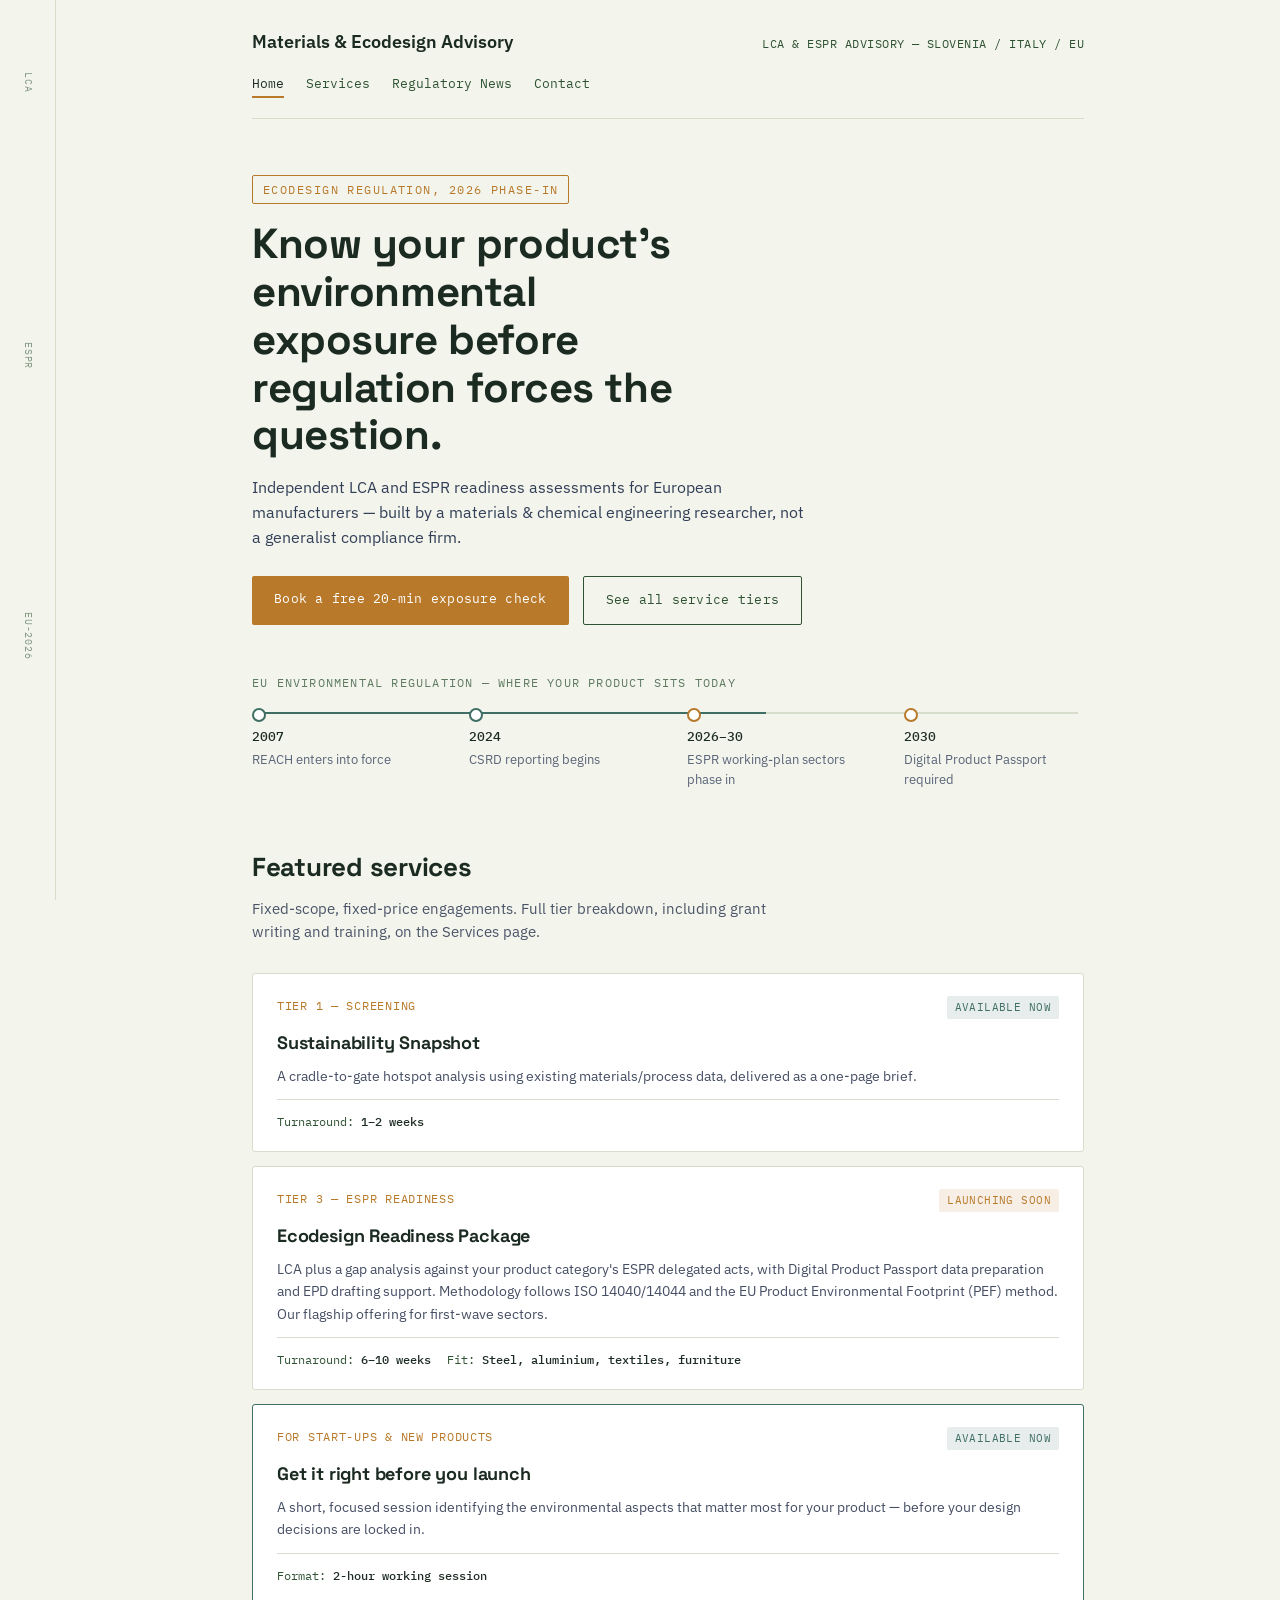
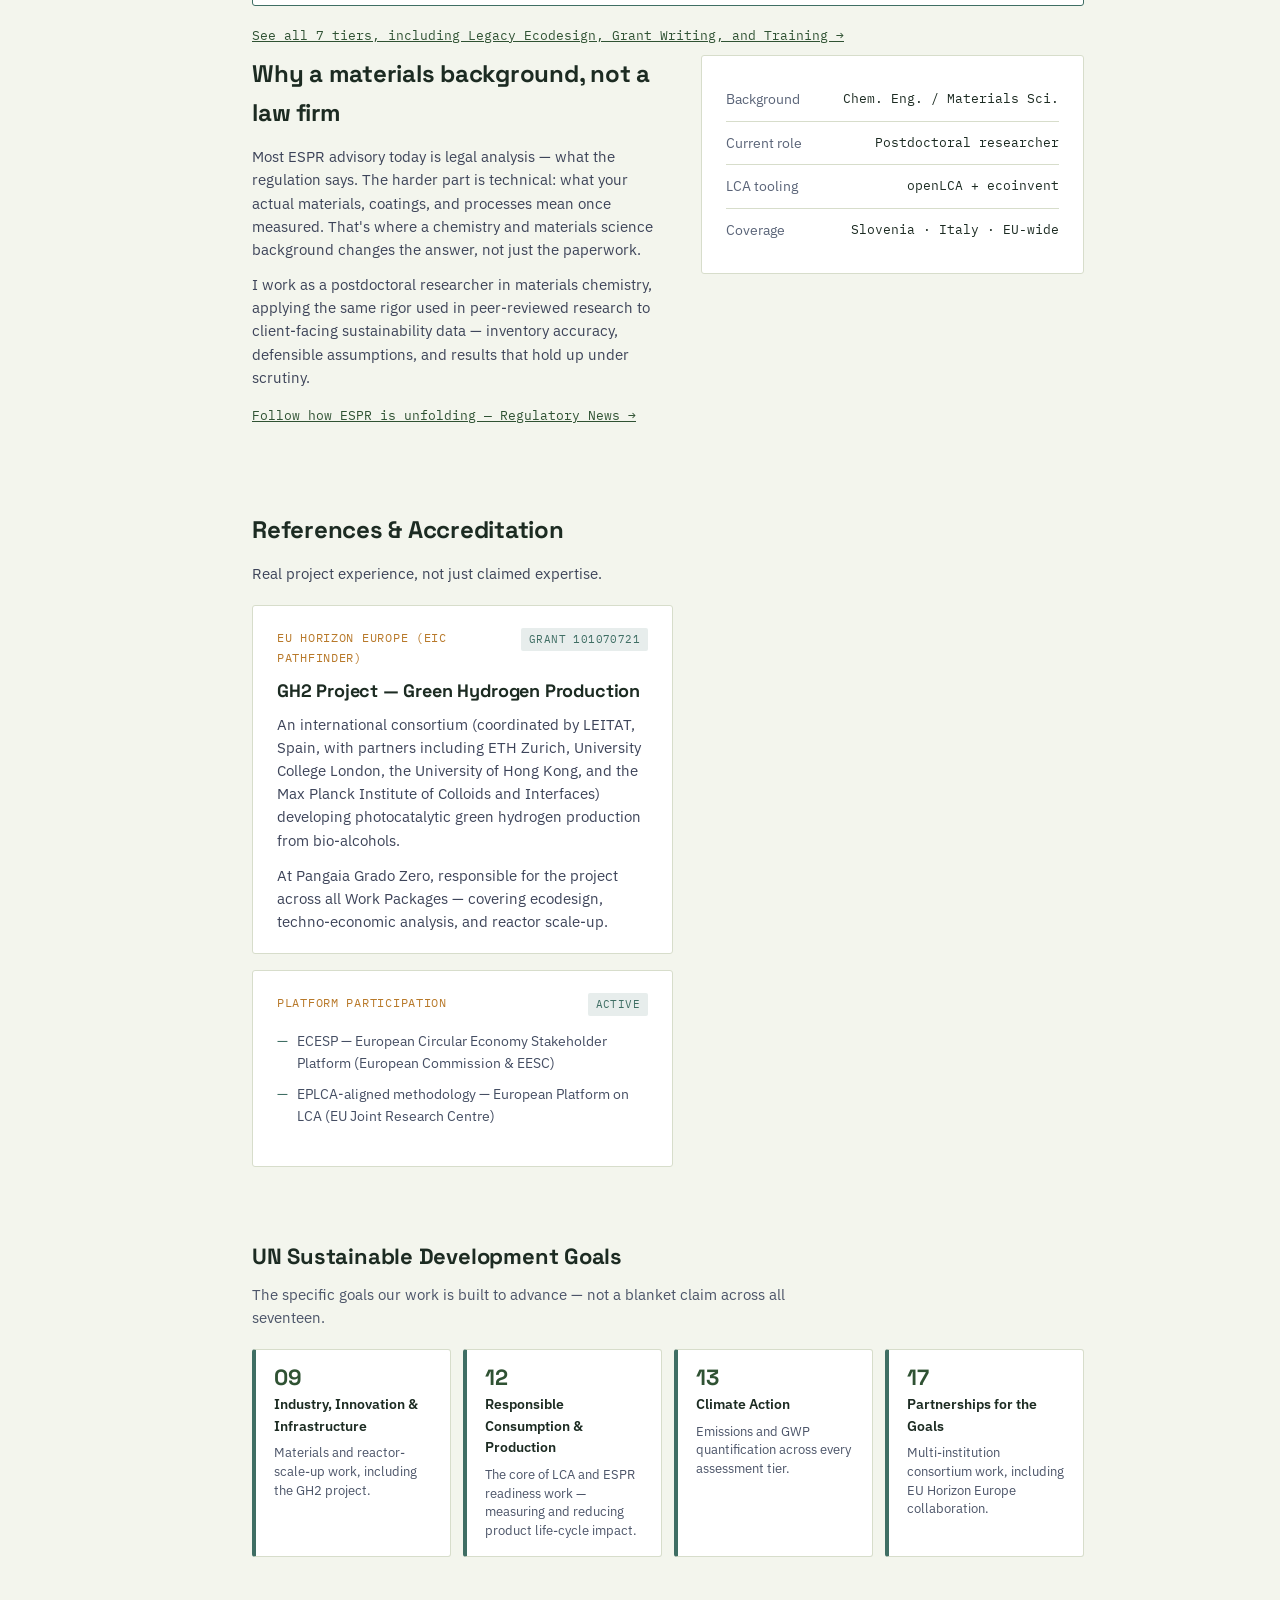
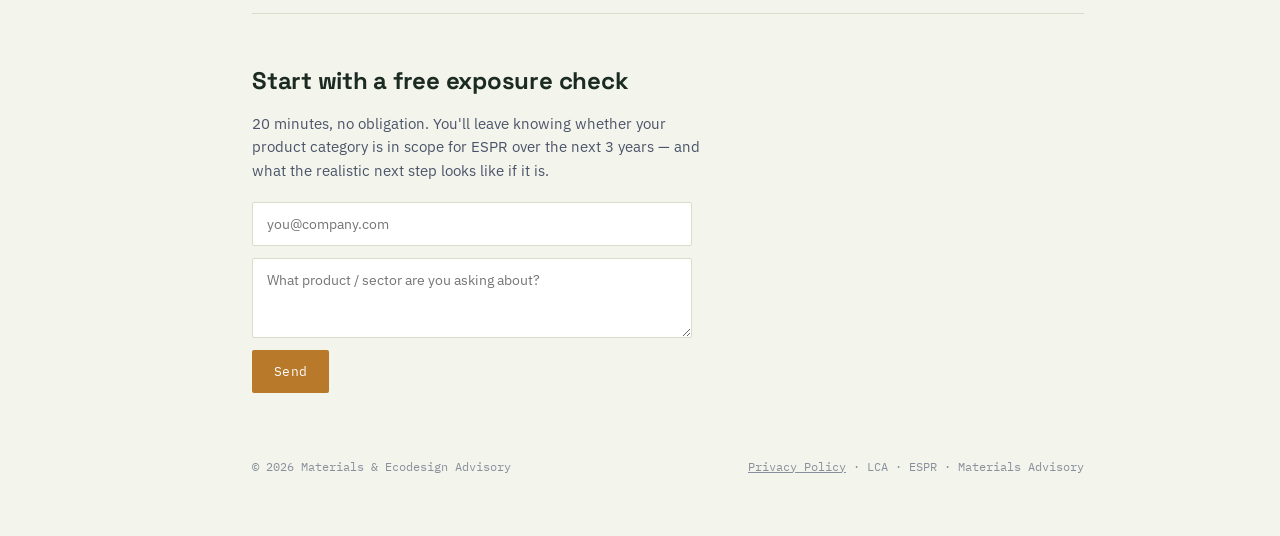
==== index.html @ 186d3c64 "Add files via upload" ====
<!DOCTYPE html>
<html lang="en">
<head>
<meta charset="UTF-8">
<meta name="viewport" content="width=device-width, initial-scale=1.0">
<!-- BUSINESS NAME PLACEHOLDER: swap once the real name is chosen -->
<title>Materials & Ecodesign Advisory — LCA & ESPR Readiness</title>
<link rel="stylesheet" href="style.css">
</head>
<body>
  <nav class="ruler" aria-hidden="true"><div class="ruler-ticks"><span class="ruler-tick" style="top:8%;">LCA</span><span class="ruler-tick" style="top:38%;">ESPR</span><span class="ruler-tick" style="top:68%;">EU-2026</span></div></nav>
  <div class="wrap">
    <header class="top">
      <div class="brand">
        <!-- BUSINESS NAME PLACEHOLDER -->
        <div class="brand-name">Materials &amp; Ecodesign Advisory</div>
        <div class="brand-tag mono">LCA &amp; ESPR ADVISORY — SLOVENIA / ITALY / EU</div>
      </div>
      <nav class="mainnav">
        <a href="index.html" class="active">Home</a>
        <a href="services.html">Services</a>
        <a href="news.html">Regulatory News</a>
        <a href="#contact">Contact</a>
      </nav>
    </header>

    <section class="hero">
      <span class="hero-eyebrow">Ecodesign Regulation, 2026 phase-in</span>
      <h1>Know your product's environmental exposure before regulation forces the question.</h1>
      <p class="lede">Independent LCA and ESPR readiness assessments for European manufacturers — built by a materials &amp; chemical engineering researcher, not a generalist compliance firm.</p>
      <div class="cta-row">
        <a class="btn btn-primary" href="#contact">Book a free 20-min exposure check</a>
        <a class="btn btn-ghost" href="services.html">See all service tiers</a>
      </div>
    </section>

    <section class="timeline-section" aria-label="EU environmental regulation timeline">
      <div class="timeline-label">EU environmental regulation — where your product sits today</div>
      <div class="timeline">
        <div class="timeline-track"><div class="timeline-fill"></div></div>
        <div class="timeline-points">
          <div class="tpoint"><div class="t-year">2007</div><div class="t-desc">REACH enters into force</div></div>
          <div class="tpoint"><div class="t-year">2024</div><div class="t-desc">CSRD reporting begins</div></div>
          <div class="tpoint future"><div class="t-year">2026–30</div><div class="t-desc">ESPR working-plan sectors phase in</div></div>
          <div class="tpoint future"><div class="t-year">2030</div><div class="t-desc">Digital Product Passport required</div></div>
        </div>
      </div>
    </section>

    <section class="services" id="services">
      <div class="section-head">
        <h2>Featured services</h2>
        <p>Fixed-scope, fixed-price engagements. Full tier breakdown, including grant writing and training, on the Services page.</p>
      </div>
      <div class="tier-list">

        <div class="tier">
          <div class="tier-top">
            <span class="tier-num mono">TIER 1 — SCREENING</span>
            <span class="status live mono">AVAILABLE NOW</span>
          </div>
          <h3>Sustainability Snapshot</h3>
          <p>A cradle-to-gate hotspot analysis using existing materials/process data, delivered as a one-page brief.</p>
          <div class="tier-meta"><span>Turnaround: <b>1–2 weeks</b></span></div>
        </div>

        <div class="tier">
          <div class="tier-top">
            <span class="tier-num mono">TIER 3 — ESPR READINESS</span>
            <span class="status build mono">LAUNCHING SOON</span>
          </div>
          <h3>Ecodesign Readiness Package</h3>
          <p>LCA plus a gap analysis against your product category's ESPR delegated acts, with Digital Product Passport data preparation and EPD drafting support. Methodology follows ISO 14040/14044 and the EU Product Environmental Footprint (PEF) method. Our flagship offering for first-wave sectors.</p>
          <div class="tier-meta">
            <span>Turnaround: <b>6–10 weeks</b></span>
            <span>Fit: <b>Steel, aluminium, textiles, furniture</b></span>
          </div>
        </div>

        <div class="tier" style="border-color:var(--teal);">
          <div class="tier-top">
            <span class="tier-num mono">FOR START-UPS &amp; NEW PRODUCTS</span>
            <span class="status live mono">AVAILABLE NOW</span>
          </div>
          <h3>Get it right before you launch</h3>
          <p>A short, focused session identifying the environmental aspects that matter most for your product — before your design decisions are locked in.</p>
          <div class="tier-meta"><span>Format: <b>2-hour working session</b></span></div>
        </div>

      </div>
      <p style="margin-top:16px;"><a href="services.html" class="mono" style="color:var(--blue); font-size:13px; text-decoration:underline;">See all 7 tiers, including Legacy Ecodesign, Grant Writing, and Training →</a></p>
    </section>

    <section class="approach">
      <div>
        <h2>Why a materials background, not a law firm</h2>
        <p>Most ESPR advisory today is legal analysis — what the regulation says. The harder part is technical: what your actual materials, coatings, and processes mean once measured. That's where a chemistry and materials science background changes the answer, not just the paperwork.</p>
        <p>I work as a postdoctoral researcher in materials chemistry, applying the same rigor used in peer-reviewed research to client-facing sustainability data — inventory accuracy, defensible assumptions, and results that hold up under scrutiny.</p>
        <p style="margin-top:14px;"><a href="news.html" class="mono" style="color:var(--blue); font-size:13px; text-decoration:underline;">Follow how ESPR is unfolding — Regulatory News &rarr;</a></p>
      </div>
      <ul class="credentials">
        <li><span class="k">Background</span><span class="v mono">Chem. Eng. / Materials Sci.</span></li>
        <li><span class="k">Current role</span><span class="v mono">Postdoctoral researcher</span></li>
        <li><span class="k">LCA tooling</span><span class="v mono">openLCA + ecoinvent</span></li>
        <li><span class="k">Coverage</span><span class="v mono">Slovenia · Italy · EU-wide</span></li>
      </ul>
    </section>

    <section class="approach" style="padding-top:0;">
      <div>
        <h2>References &amp; Accreditation</h2>
        <p style="margin-bottom:20px;">Real project experience, not just claimed expertise.</p>

        <div class="tier" style="margin-bottom:16px;">
          <div class="tier-top">
            <span class="tier-num mono">EU HORIZON EUROPE (EIC PATHFINDER)</span>
            <span class="status live mono">GRANT 101070721</span>
          </div>
          <h3>GH2 Project — Green Hydrogen Production</h3>
          <p>An international consortium (coordinated by LEITAT, Spain, with partners including ETH Zurich, University College London, the University of Hong Kong, and the Max Planck Institute of Colloids and Interfaces) developing photocatalytic green hydrogen production from bio-alcohols.</p>
          <p style="margin-bottom:0;">At Pangaia Grado Zero, responsible for the project across all Work Packages — covering ecodesign, techno-economic analysis, and reactor scale-up.</p>
        </div>

        <div class="tier">
          <div class="tier-top">
            <span class="tier-num mono">PLATFORM PARTICIPATION</span>
            <span class="status live mono">ACTIVE</span>
          </div>
          <ul class="deliverables" style="margin-top:0;">
            <li>ECESP — European Circular Economy Stakeholder Platform (European Commission &amp; EESC)</li>
            <li>EPLCA-aligned methodology — European Platform on LCA (EU Joint Research Centre)</li>
          </ul>
        </div>
      </div>
    </section>

    <section class="services" style="padding-top:0; padding-bottom:56px;">
      <div class="section-head" style="margin-bottom:20px;">
        <h2 style="font-size:22px;">UN Sustainable Development Goals</h2>
        <p>The specific goals our work is built to advance — not a blanket claim across all seventeen.</p>
      </div>
      <div class="sdg-grid">
        <div class="sdg-card">
          <div class="sdg-num">09</div>
          <h4>Industry, Innovation &amp; Infrastructure</h4>
          <p>Materials and reactor-scale-up work, including the GH2 project.</p>
        </div>
        <div class="sdg-card">
          <div class="sdg-num">12</div>
          <h4>Responsible Consumption &amp; Production</h4>
          <p>The core of LCA and ESPR readiness work — measuring and reducing product life-cycle impact.</p>
        </div>
        <div class="sdg-card">
          <div class="sdg-num">13</div>
          <h4>Climate Action</h4>
          <p>Emissions and GWP quantification across every assessment tier.</p>
        </div>
        <div class="sdg-card">
          <div class="sdg-num">17</div>
          <h4>Partnerships for the Goals</h4>
          <p>Multi-institution consortium work, including EU Horizon Europe collaboration.</p>
        </div>
      </div>
    </section>

    <section class="contact" id="contact">
      <h2>Start with a free exposure check</h2>
      <p>20 minutes, no obligation. You'll leave knowing whether your product category is in scope for ESPR over the next 3 years — and what the realistic next step looks like if it is.</p>
      <form action="https://formspree.io/f/YOUR_FORM_ID" method="POST">
        <input type="email" name="email" placeholder="you@company.com" required>
        <textarea name="message" rows="3" placeholder="What product / sector are you asking about?" required></textarea>
        <button type="submit" class="btn btn-primary mono">Send</button>
      </form>
    </section>

    <footer>
      <span>© 2026 Materials &amp; Ecodesign Advisory</span>
      <span class="mono"><a href="privacy.html">Privacy Policy</a> · LCA · ESPR · Materials Advisory</span>
    </footer>
  </div>
</body>
</html>
---- style.css ----
@import url('https://fonts.googleapis.com/css2?family=Space+Grotesk:wght@400;500;600;700&family=IBM+Plex+Mono:wght@400;500&family=IBM+Plex+Sans:wght@400;500;600&display=swap');
:root{--paper:#F3F5ED;--ink:#1C2B22;--blue:#2F5233;--brass:#B8792A;--teal:#3F6E64;--white:#FFFFFF;--line:#D7DDCB;--ruler-w:56px;}
*{box-sizing:border-box;margin:0;padding:0;}
html{scroll-behavior:smooth;}
body{background:var(--paper);color:var(--ink);font-family:'IBM Plex Sans',sans-serif;line-height:1.6;-webkit-font-smoothing:antialiased;}
h1,h2,h3{font-family:'Space Grotesk',sans-serif;letter-spacing:-0.01em;}
.mono{font-family:'IBM Plex Mono',monospace;}
a{color:inherit;}
:focus-visible{outline:2px solid var(--brass);outline-offset:3px;}
.ruler{position:fixed;top:0;left:0;bottom:0;width:var(--ruler-w);border-right:1px solid var(--line);background:var(--paper);z-index:5;display:none;}
.ruler-ticks{position:relative;height:100%;}
.ruler-tick{position:absolute;left:0;right:0;display:flex;align-items:center;justify-content:center;font-family:'IBM Plex Mono',monospace;font-size:10px;color:var(--blue);opacity:0.55;writing-mode:vertical-rl;letter-spacing:0.08em;}
@media(min-width:900px){.ruler{display:block;}body{margin-left:var(--ruler-w);}}
.wrap{max-width:880px;margin:0 auto;padding:0 24px;}
header.top{padding:28px 0 20px;border-bottom:1px solid var(--line);}
.brand{display:flex;justify-content:space-between;align-items:baseline;gap:16px;flex-wrap:wrap;}
.brand-name{font-size:18px;font-weight:600;}
.brand-tag{font-family:'IBM Plex Mono',monospace;font-size:12px;color:var(--blue);letter-spacing:0.04em;}
nav.mainnav{display:flex;gap:22px;margin-top:16px;flex-wrap:wrap;}
nav.mainnav a{font-family:'IBM Plex Mono',monospace;font-size:12.5px;color:var(--blue);text-decoration:none;padding-bottom:3px;border-bottom:2px solid transparent;}
nav.mainnav a:hover,nav.mainnav a.active{border-bottom-color:var(--brass);color:var(--ink);}
.langswitch{display:flex;gap:8px;margin-left:auto;}
.langswitch span{font-family:'IBM Plex Mono',monospace;font-size:11px;color:#a3a8b4;padding:2px 6px;border:1px solid var(--line);border-radius:2px;}
.langswitch span.active{color:var(--ink);border-color:var(--blue);}
.hero{padding:56px 0 40px;}
.hero-eyebrow{font-family:'IBM Plex Mono',monospace;font-size:12px;letter-spacing:0.12em;text-transform:uppercase;color:var(--brass);margin-bottom:16px;display:inline-block;border:1px solid var(--brass);padding:4px 10px;border-radius:2px;}
.hero h1{font-size:clamp(28px,4.4vw,42px);line-height:1.14;max-width:16ch;margin-bottom:16px;}
.hero p.lede{font-size:15.5px;max-width:56ch;color:#333f57;margin-bottom:26px;}
.cta-row{display:flex;gap:14px;flex-wrap:wrap;}
.btn{display:inline-block;padding:13px 22px;font-family:'IBM Plex Mono',monospace;font-size:13px;letter-spacing:0.02em;text-decoration:none;border-radius:2px;transition:transform .15s ease,box-shadow .15s ease;border:none;cursor:pointer;}
.btn-primary{background:var(--brass);color:var(--white);}
.btn-primary:hover{transform:translateY(-1px);box-shadow:0 4px 14px rgba(184,121,42,.35);}
.btn-ghost{border:1px solid var(--blue);color:var(--blue);background:transparent;}
.btn-ghost:hover{background:var(--blue);color:var(--white);}
.timeline-section{padding:8px 0 56px;}
.timeline-label{font-family:'IBM Plex Mono',monospace;font-size:12px;letter-spacing:.1em;text-transform:uppercase;color:var(--blue);opacity:.75;margin-bottom:20px;}
.timeline-track{position:relative;height:2px;background:var(--line);margin:0 6px;}
.timeline-fill{position:absolute;left:0;top:0;height:100%;width:62%;background:var(--teal);}
.timeline-points{display:flex;justify-content:space-between;margin-top:-1px;}
.tpoint{flex:1;text-align:left;padding-top:14px;position:relative;max-width:180px;}
.tpoint::before{content:'';position:absolute;top:-5px;left:0;width:10px;height:10px;border-radius:50%;background:var(--white);border:2px solid var(--teal);}
.tpoint.future::before{border-color:var(--brass);}
.tpoint .t-year{font-family:'IBM Plex Mono',monospace;font-size:13px;font-weight:500;}
.tpoint .t-desc{font-size:13px;color:#5a6478;margin-top:2px;}
.section-head{margin-bottom:30px;}
.section-head h2{font-size:26px;margin-bottom:8px;}
.section-head p{color:#4b5468;max-width:60ch;font-size:14.5px;}
.tier-list{display:grid;gap:14px;}
.tier{background:var(--white);border:1px solid var(--line);border-radius:3px;padding:22px 24px 20px;}
.tier.pending{opacity:.72;}
.tier-top{display:flex;justify-content:space-between;align-items:flex-start;gap:12px;margin-bottom:10px;}
.tier-num{font-family:'IBM Plex Mono',monospace;font-size:12px;color:var(--brass);letter-spacing:.06em;}
.status{font-family:'IBM Plex Mono',monospace;font-size:10.5px;letter-spacing:.04em;padding:3px 8px;border-radius:2px;white-space:nowrap;}
.status.live{background:rgba(63,110,100,.12);color:var(--teal);}
.status.build{background:rgba(184,121,42,.12);color:var(--brass);}
.status.later{background:rgba(47,82,51,.12);color:var(--blue);}
.tier h3{font-size:18px;margin-bottom:7px;}
.tier p{font-size:14px;color:#454e63;margin-bottom:12px;}
.tier ul.deliverables{margin:10px 0 14px 0;padding-left:0;}
.tier ul.deliverables li{list-style:none;font-size:13.5px;color:#454e63;padding:5px 0 5px 20px;position:relative;}
.tier ul.deliverables li::before{content:'—';position:absolute;left:0;color:var(--teal);}
.tier-meta{display:flex;gap:16px;flex-wrap:wrap;font-family:'IBM Plex Mono',monospace;font-size:12px;color:var(--blue);border-top:1px solid var(--line);padding-top:12px;}
.tier-meta span b{color:var(--ink);font-weight:500;}
.news-list{display:grid;gap:2px;}
.news-item{background:var(--white);border:1px solid var(--line);border-radius:3px;padding:20px 24px;display:grid;grid-template-columns:90px 1fr;gap:18px;}
@media(max-width:560px){.news-item{grid-template-columns:1fr;gap:6px;}}
.news-date{font-family:'IBM Plex Mono',monospace;font-size:12px;color:var(--blue);}
.news-tag{display:inline-block;font-family:'IBM Plex Mono',monospace;font-size:10px;letter-spacing:.05em;text-transform:uppercase;background:rgba(184,121,42,.12);color:var(--brass);padding:2px 7px;border-radius:2px;margin-bottom:8px;}
.news-item h3{font-size:16px;margin-bottom:6px;}
.news-item p{font-size:13.5px;color:#454e63;}
.approach{padding:8px 0 72px;display:grid;grid-template-columns:1fr;gap:28px;}
@media(min-width:640px){.approach{grid-template-columns:1.1fr 1fr;}}
.approach h2{font-size:24px;margin-bottom:13px;}
.approach p{font-size:14.5px;color:#3d4459;margin-bottom:12px;}
.credentials{background:var(--white);border:1px solid var(--line);border-radius:3px;padding:22px 24px;align-self:start;}
.credentials li{list-style:none;font-size:14px;padding:10px 0;border-bottom:1px solid var(--line);display:flex;justify-content:space-between;gap:12px;}
.credentials li:last-child{border-bottom:none;}
.credentials .k{color:#5a6478;}
.credentials .v{font-family:'IBM Plex Mono',monospace;font-size:12.5px;text-align:right;}
.contact{padding:48px 0 40px;border-top:1px solid var(--line);}
.contact h2{font-size:24px;margin-bottom:12px;}
.contact p{color:#4b5468;font-size:14.5px;margin-bottom:20px;max-width:52ch;}
input,textarea{width:100%;border:1px solid var(--line);border-radius:2px;padding:12px 14px;font-family:'IBM Plex Sans',sans-serif;font-size:14px;background:var(--white);max-width:440px;display:block;margin-bottom:12px;}
input:focus,textarea:focus{outline:none;border-color:var(--blue);}
footer{padding:24px 0 60px;font-family:'IBM Plex Mono',monospace;font-size:12px;color:#8a8f9c;display:flex;justify-content:space-between;flex-wrap:wrap;gap:8px;}
.pagehead{padding:48px 0 8px;}
.pagehead h1{font-size:clamp(26px,4vw,36px);margin-bottom:10px;}
.pagehead p{color:#4b5468;font-size:15px;max-width:60ch;}
@media(prefers-reduced-motion:reduce){*{transition:none!important;}}

.sdg-grid{display:grid;grid-template-columns:repeat(auto-fit,minmax(180px,1fr));gap:12px;}
.sdg-card{background:var(--white);border:1px solid var(--line);border-left:4px solid var(--teal);border-radius:3px;padding:16px 18px;}
.sdg-num{font-family:'Space Grotesk',sans-serif;font-weight:700;font-size:22px;color:var(--blue);line-height:1;margin-bottom:6px;}
.sdg-card h4{font-size:13.5px;font-weight:600;margin-bottom:6px;}
.sdg-card p{font-size:12.5px;color:#4b5468;line-height:1.5;}
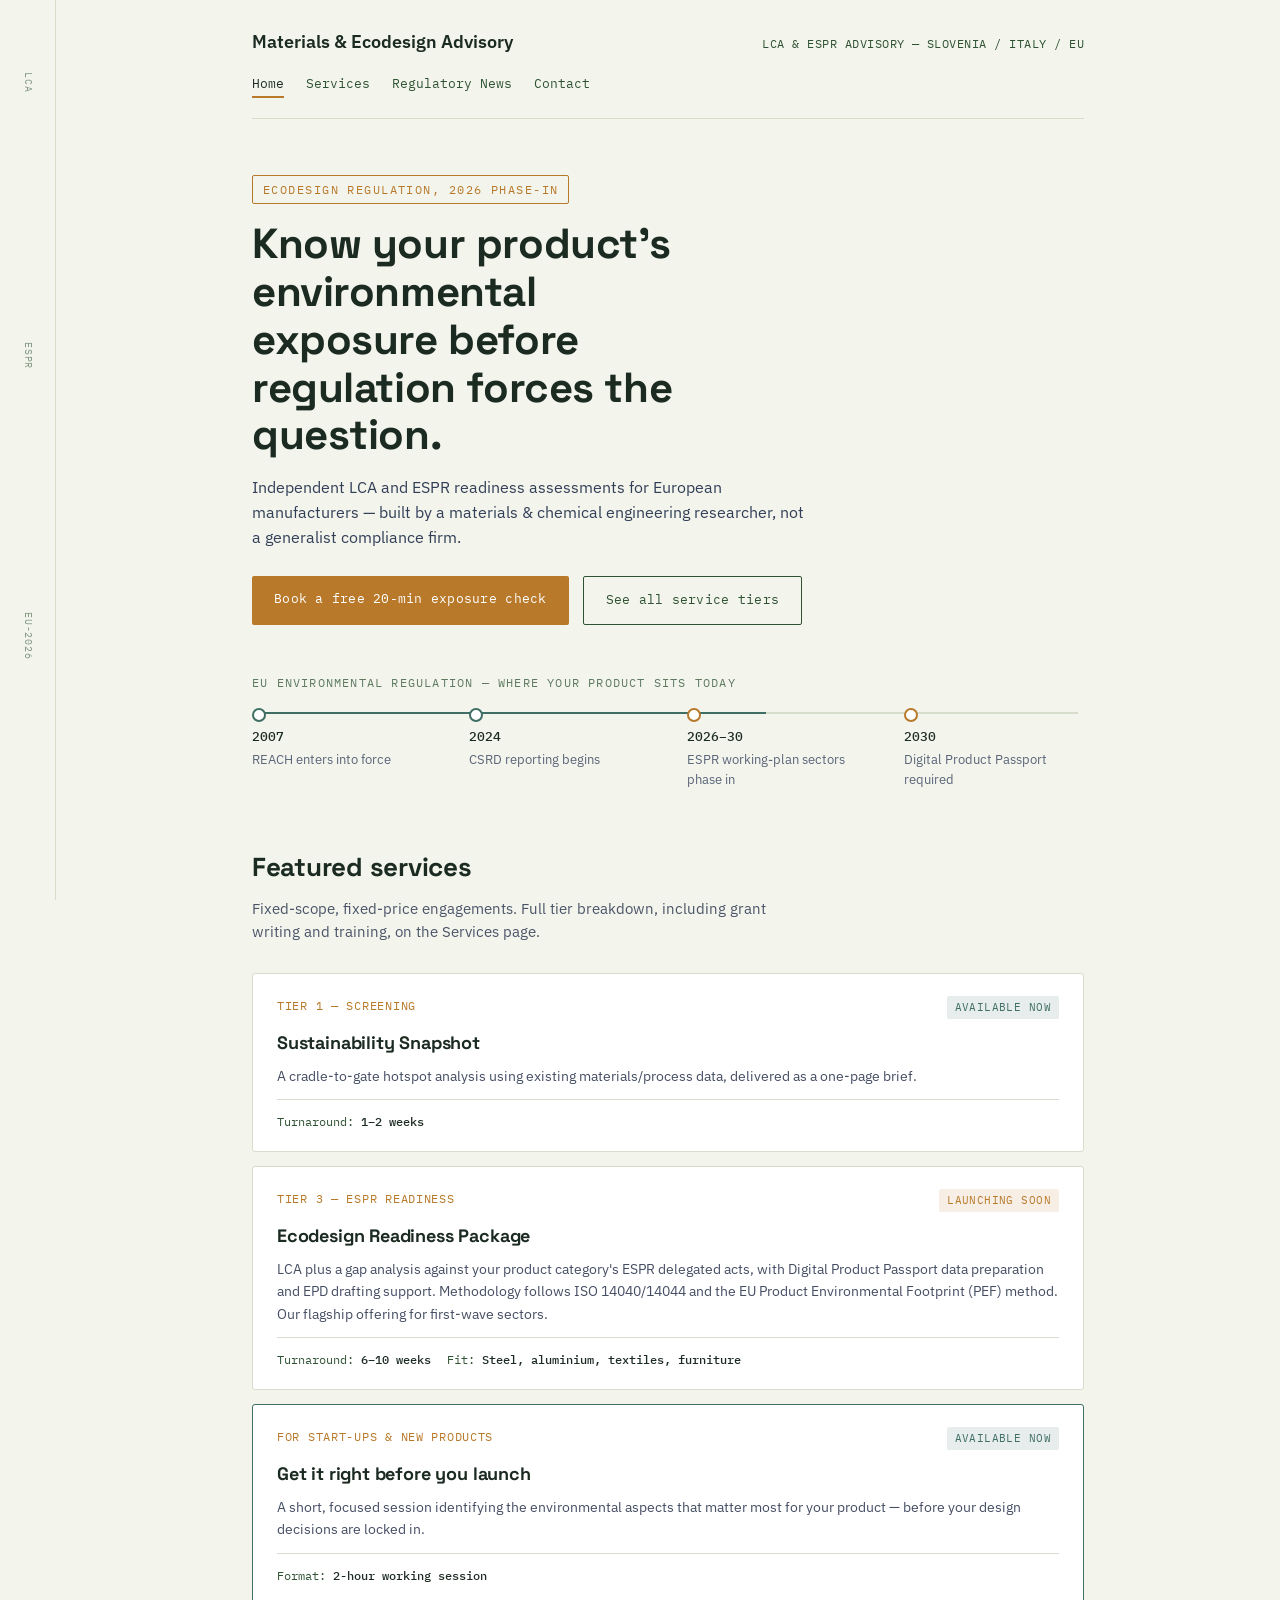
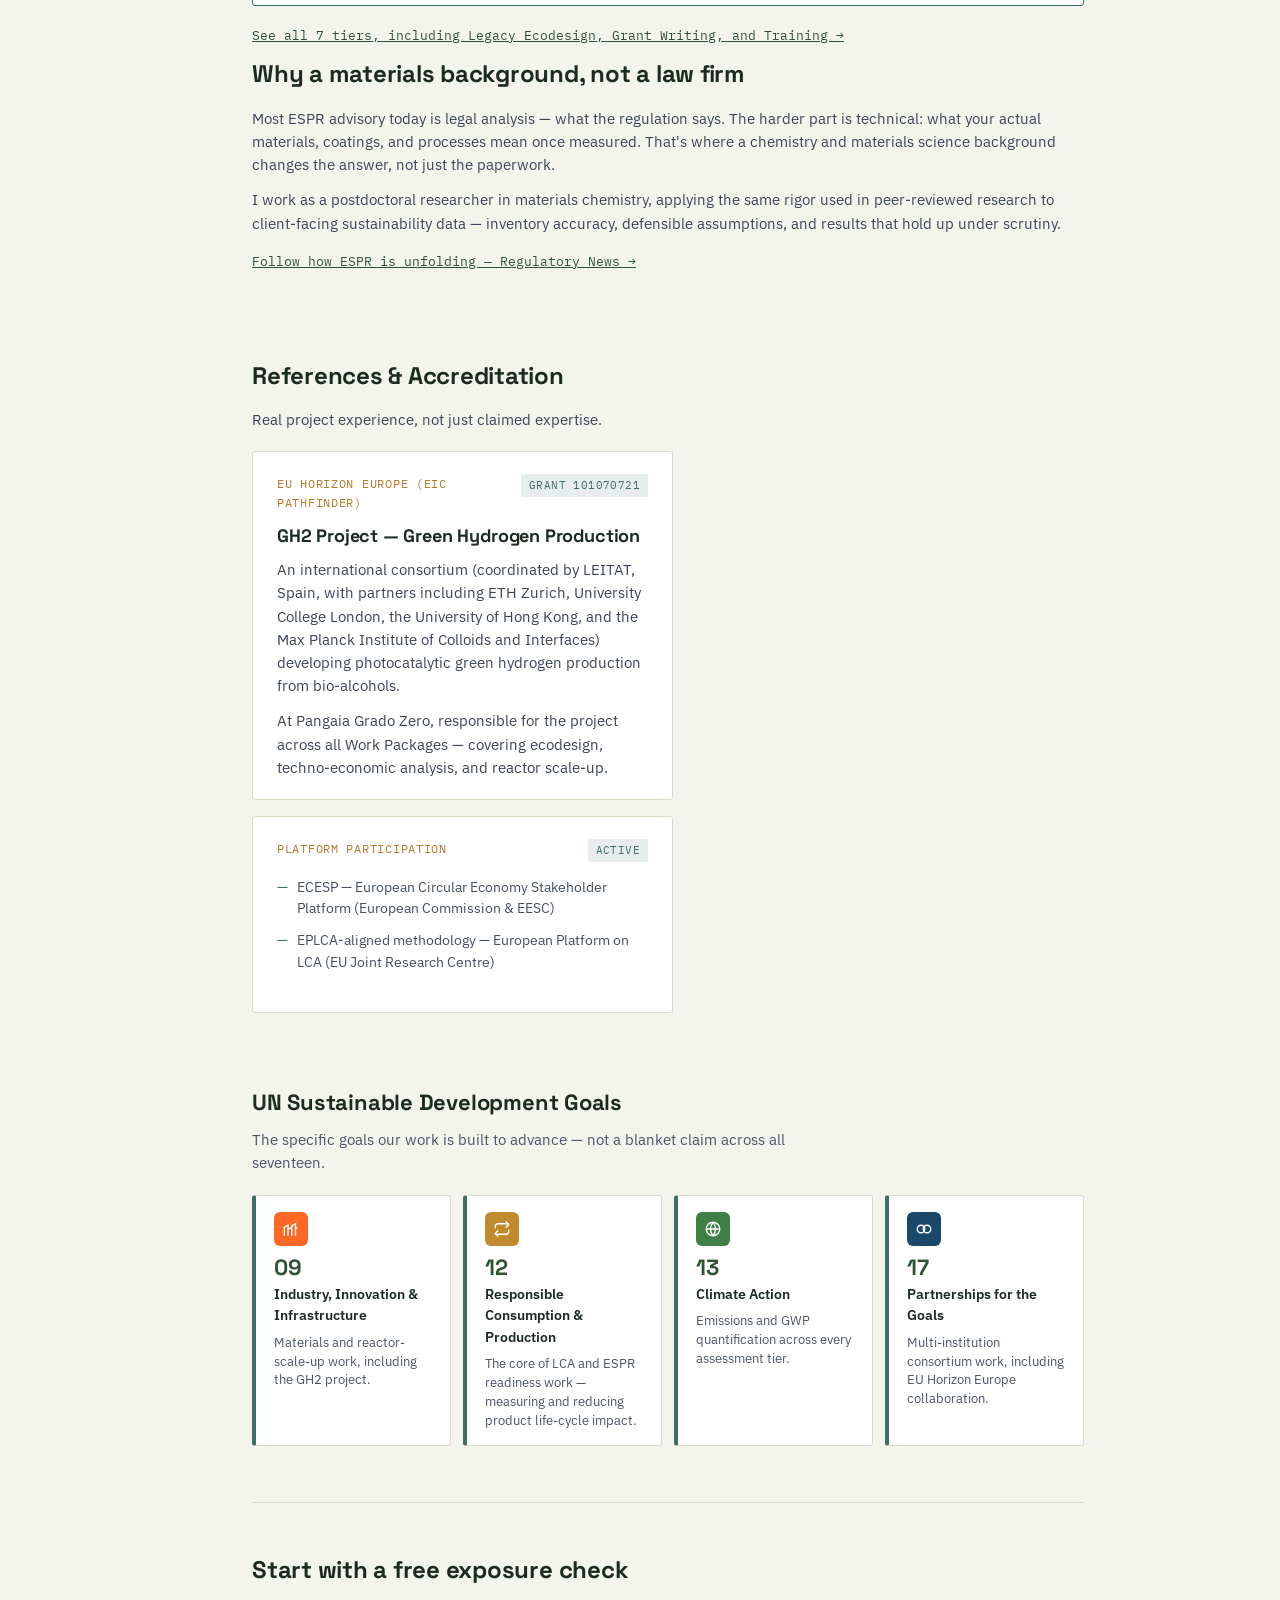
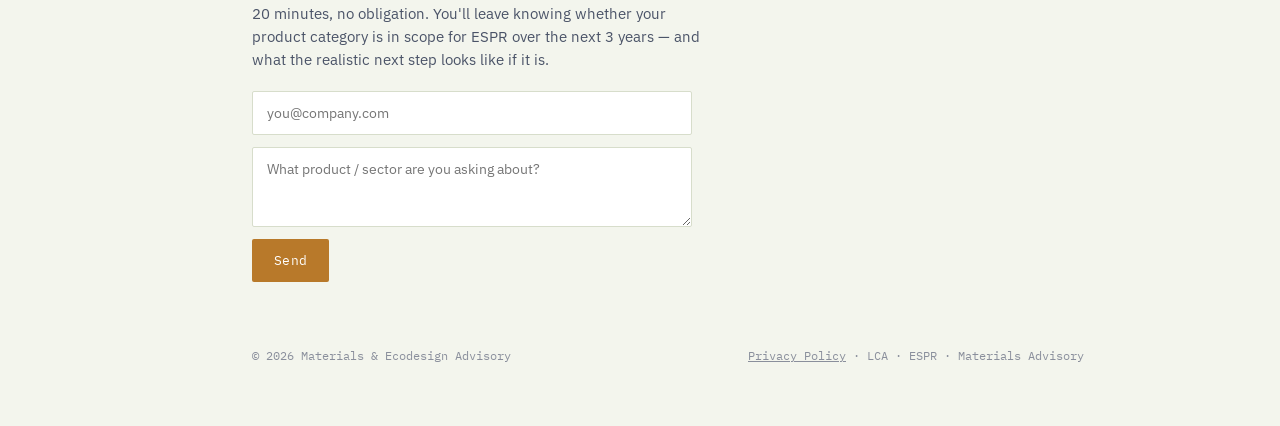
==== commit ba0d7a42: "Switch to Forminit, generic privacy wording, SDG icons, remove credentials box" ====
--- a/index.html
+++ b/index.html
@@ -91,19 +91,13 @@
       <p style="margin-top:16px;"><a href="services.html" class="mono" style="color:var(--blue); font-size:13px; text-decoration:underline;">See all 7 tiers, including Legacy Ecodesign, Grant Writing, and Training →</a></p>
     </section>
 
-    <section class="approach">
+    <section class="approach" style="grid-template-columns:1fr;">
       <div>
         <h2>Why a materials background, not a law firm</h2>
         <p>Most ESPR advisory today is legal analysis — what the regulation says. The harder part is technical: what your actual materials, coatings, and processes mean once measured. That's where a chemistry and materials science background changes the answer, not just the paperwork.</p>
         <p>I work as a postdoctoral researcher in materials chemistry, applying the same rigor used in peer-reviewed research to client-facing sustainability data — inventory accuracy, defensible assumptions, and results that hold up under scrutiny.</p>
         <p style="margin-top:14px;"><a href="news.html" class="mono" style="color:var(--blue); font-size:13px; text-decoration:underline;">Follow how ESPR is unfolding — Regulatory News &rarr;</a></p>
       </div>
-      <ul class="credentials">
-        <li><span class="k">Background</span><span class="v mono">Chem. Eng. / Materials Sci.</span></li>
-        <li><span class="k">Current role</span><span class="v mono">Postdoctoral researcher</span></li>
-        <li><span class="k">LCA tooling</span><span class="v mono">openLCA + ecoinvent</span></li>
-        <li><span class="k">Coverage</span><span class="v mono">Slovenia · Italy · EU-wide</span></li>
-      </ul>
     </section>
 
     <section class="approach" style="padding-top:0;">
@@ -141,21 +135,33 @@
       </div>
       <div class="sdg-grid">
         <div class="sdg-card">
+          <div class="sdg-icon" style="background:#FD6925;">
+            <svg viewBox="0 0 24 24" fill="none" stroke="#fff" stroke-width="1.8"><path d="M3 21V10l5-3v14M8 21V13l5-3v11M13 21V8l5-3v16M18 21v-9l3-2"/></svg>
+          </div>
           <div class="sdg-num">09</div>
           <h4>Industry, Innovation &amp; Infrastructure</h4>
           <p>Materials and reactor-scale-up work, including the GH2 project.</p>
         </div>
         <div class="sdg-card">
+          <div class="sdg-icon" style="background:#BF8B2E;">
+            <svg viewBox="0 0 24 24" fill="none" stroke="#fff" stroke-width="1.8"><path d="M17 2l4 4-4 4"/><path d="M3 11V9a4 4 0 0 1 4-4h14"/><path d="M7 22l-4-4 4-4"/><path d="M21 13v2a4 4 0 0 1-4 4H3"/></svg>
+          </div>
           <div class="sdg-num">12</div>
           <h4>Responsible Consumption &amp; Production</h4>
           <p>The core of LCA and ESPR readiness work — measuring and reducing product life-cycle impact.</p>
         </div>
         <div class="sdg-card">
+          <div class="sdg-icon" style="background:#3F7E44;">
+            <svg viewBox="0 0 24 24" fill="none" stroke="#fff" stroke-width="1.8"><circle cx="12" cy="12" r="9"/><path d="M3 12h18M12 3a14 14 0 0 1 0 18M12 3a14 14 0 0 0 0 18"/></svg>
+          </div>
           <div class="sdg-num">13</div>
           <h4>Climate Action</h4>
           <p>Emissions and GWP quantification across every assessment tier.</p>
         </div>
         <div class="sdg-card">
+          <div class="sdg-icon" style="background:#19486A;">
+            <svg viewBox="0 0 24 24" fill="none" stroke="#fff" stroke-width="1.8"><circle cx="8" cy="12" r="5"/><circle cx="16" cy="12" r="5"/></svg>
+          </div>
           <div class="sdg-num">17</div>
           <h4>Partnerships for the Goals</h4>
           <p>Multi-institution consortium work, including EU Horizon Europe collaboration.</p>
@@ -166,9 +172,9 @@
     <section class="contact" id="contact">
       <h2>Start with a free exposure check</h2>
       <p>20 minutes, no obligation. You'll leave knowing whether your product category is in scope for ESPR over the next 3 years — and what the realistic next step looks like if it is.</p>
-      <form action="https://formspree.io/f/YOUR_FORM_ID" method="POST">
-        <input type="email" name="email" placeholder="you@company.com" required>
-        <textarea name="message" rows="3" placeholder="What product / sector are you asking about?" required></textarea>
+      <form action="https://forminit.com/f/7he9g39yq3f" method="POST">
+        <input type="email" name="fi-sender-email" placeholder="you@company.com" required>
+        <textarea name="fi-text-message" rows="3" placeholder="What product / sector are you asking about?" required></textarea>
         <button type="submit" class="btn btn-primary mono">Send</button>
       </form>
     </section>
--- a/style.css
+++ b/style.css
@@ -90,6 +90,8 @@
 
 .sdg-grid{display:grid;grid-template-columns:repeat(auto-fit,minmax(180px,1fr));gap:12px;}
 .sdg-card{background:var(--white);border:1px solid var(--line);border-left:4px solid var(--teal);border-radius:3px;padding:16px 18px;}
+.sdg-icon{width:34px;height:34px;border-radius:6px;display:flex;align-items:center;justify-content:center;margin-bottom:10px;}
+.sdg-icon svg{width:18px;height:18px;}
 .sdg-num{font-family:'Space Grotesk',sans-serif;font-weight:700;font-size:22px;color:var(--blue);line-height:1;margin-bottom:6px;}
 .sdg-card h4{font-size:13.5px;font-weight:600;margin-bottom:6px;}
 .sdg-card p{font-size:12.5px;color:#4b5468;line-height:1.5;}
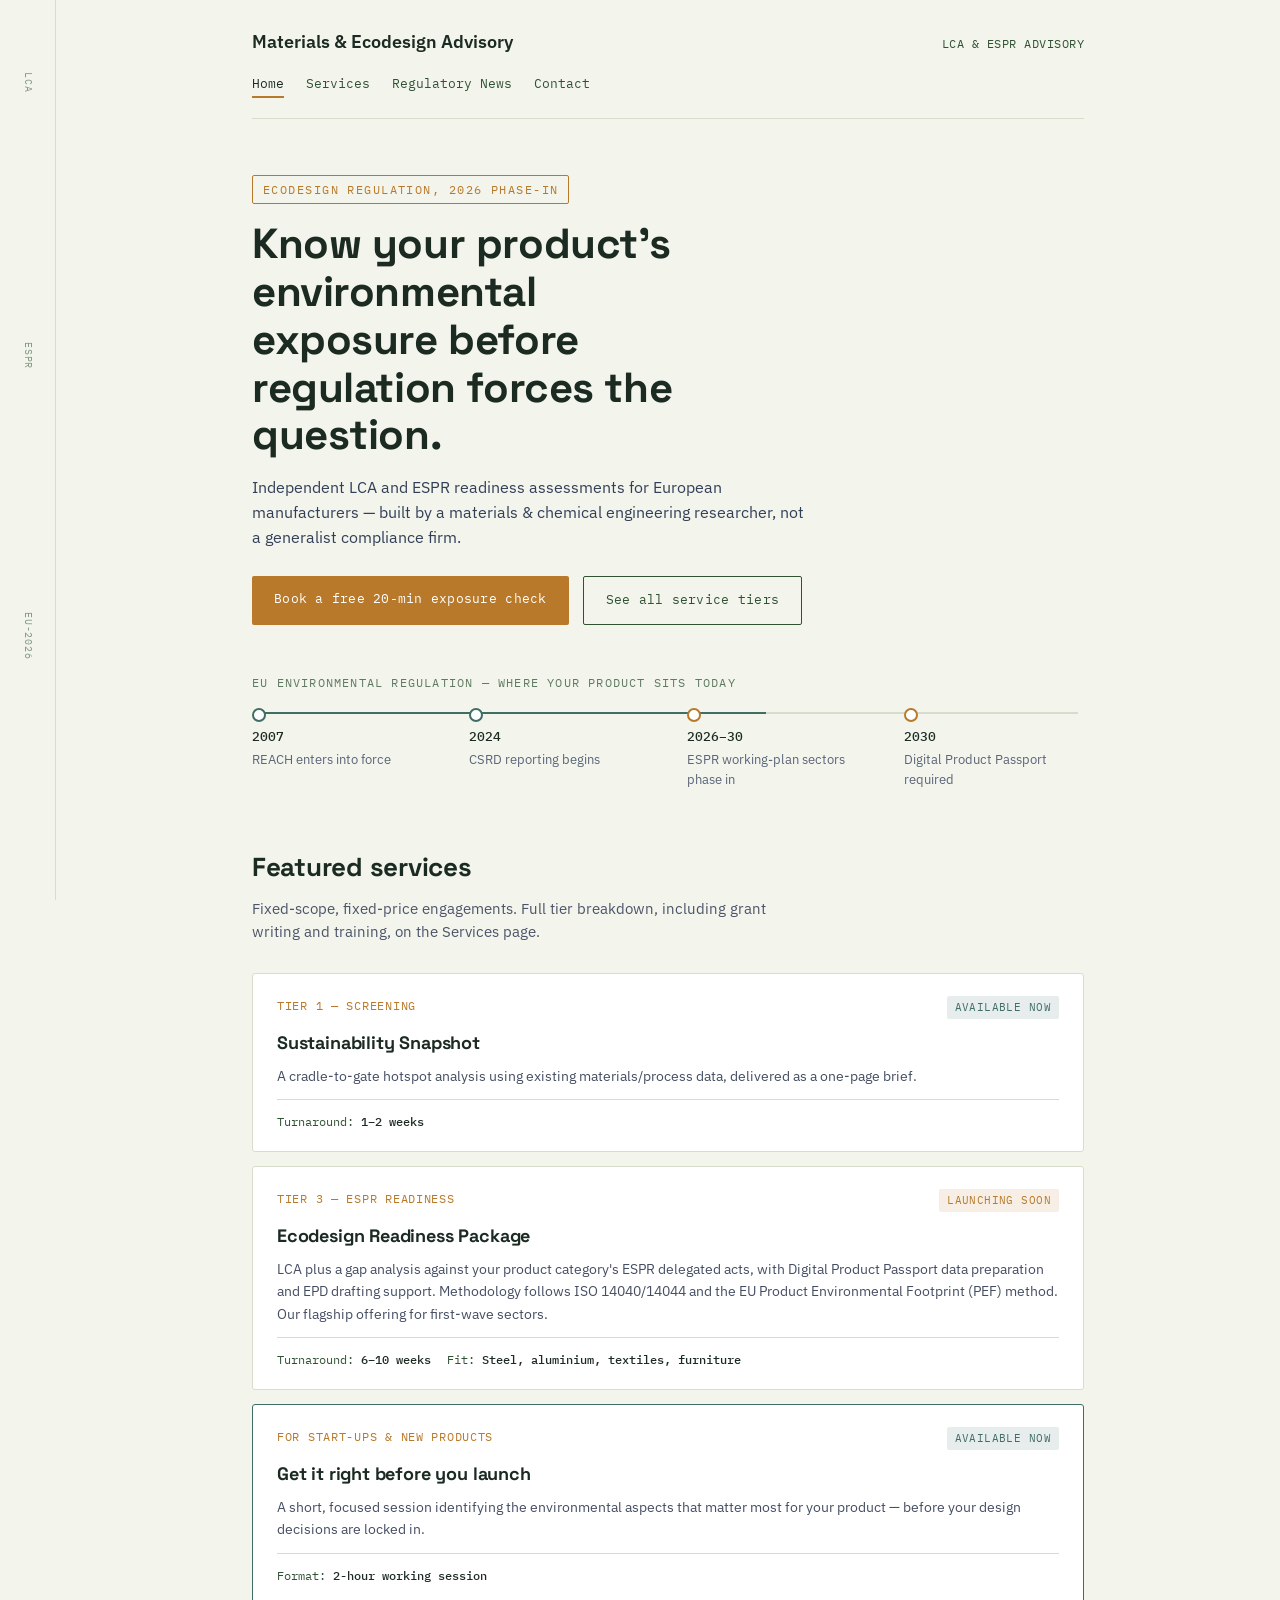
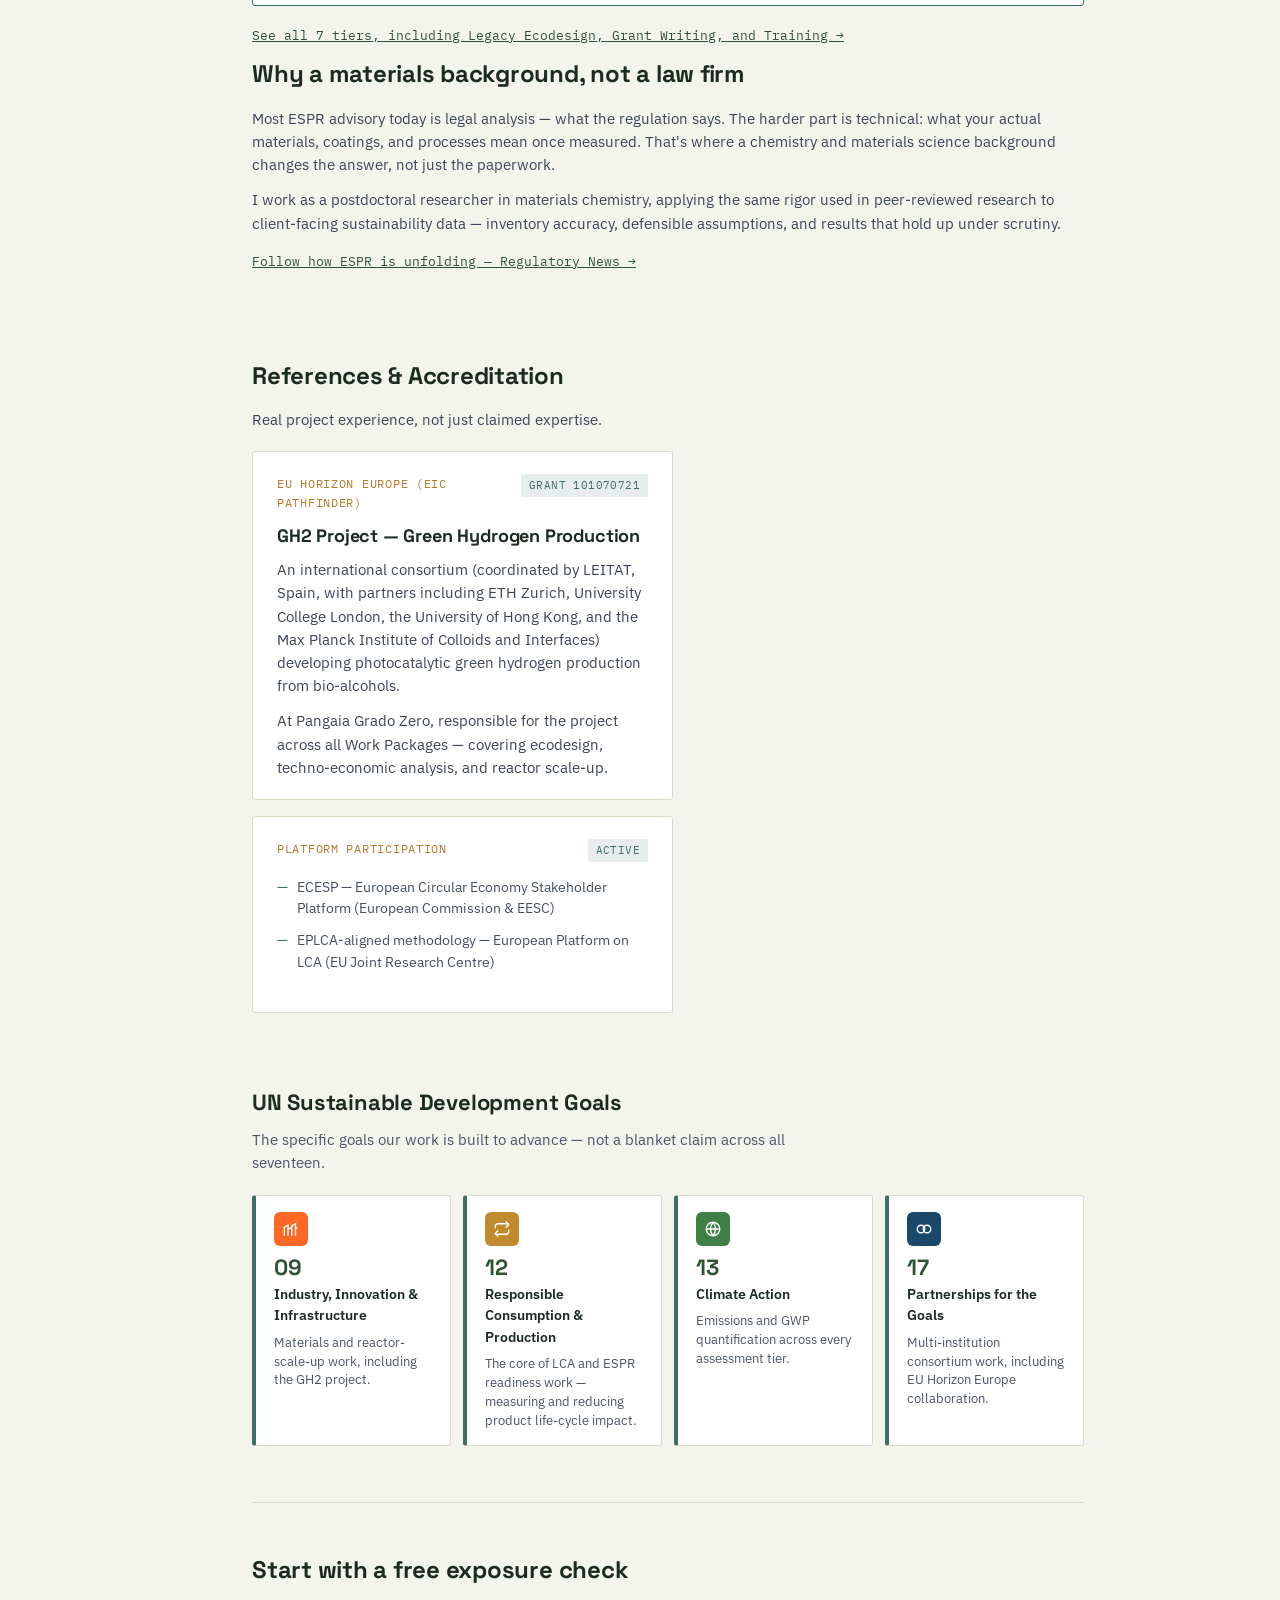
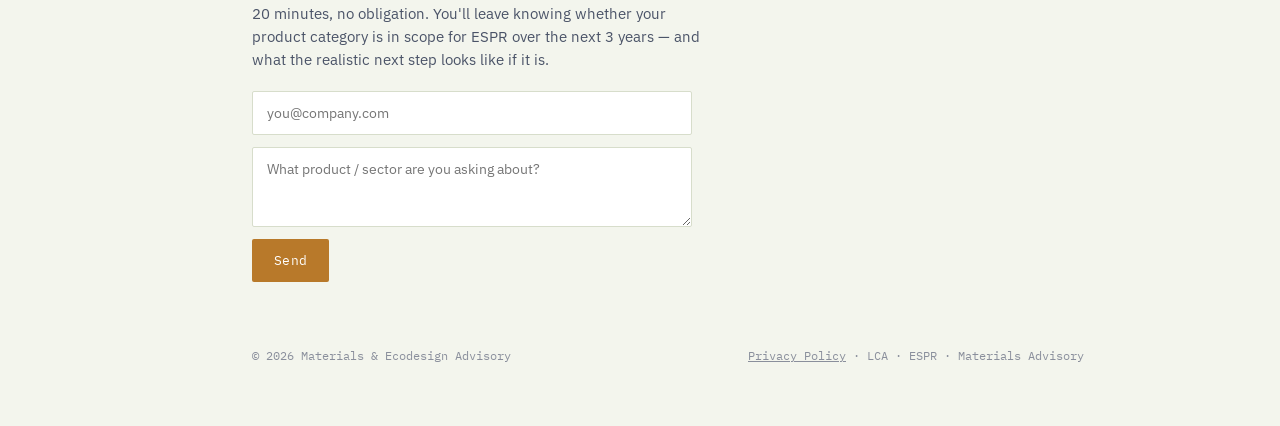
==== commit a2050c0a: "Remove Slovenia/Italy/EU from header tagline" ====
--- a/index.html
+++ b/index.html
@@ -14,7 +14,7 @@
       <div class="brand">
         <!-- BUSINESS NAME PLACEHOLDER -->
         <div class="brand-name">Materials &amp; Ecodesign Advisory</div>
-        <div class="brand-tag mono">LCA &amp; ESPR ADVISORY — SLOVENIA / ITALY / EU</div>
+        <div class="brand-tag mono">LCA &amp; ESPR ADVISORY</div>
       </div>
       <nav class="mainnav">
         <a href="index.html" class="active">Home</a>
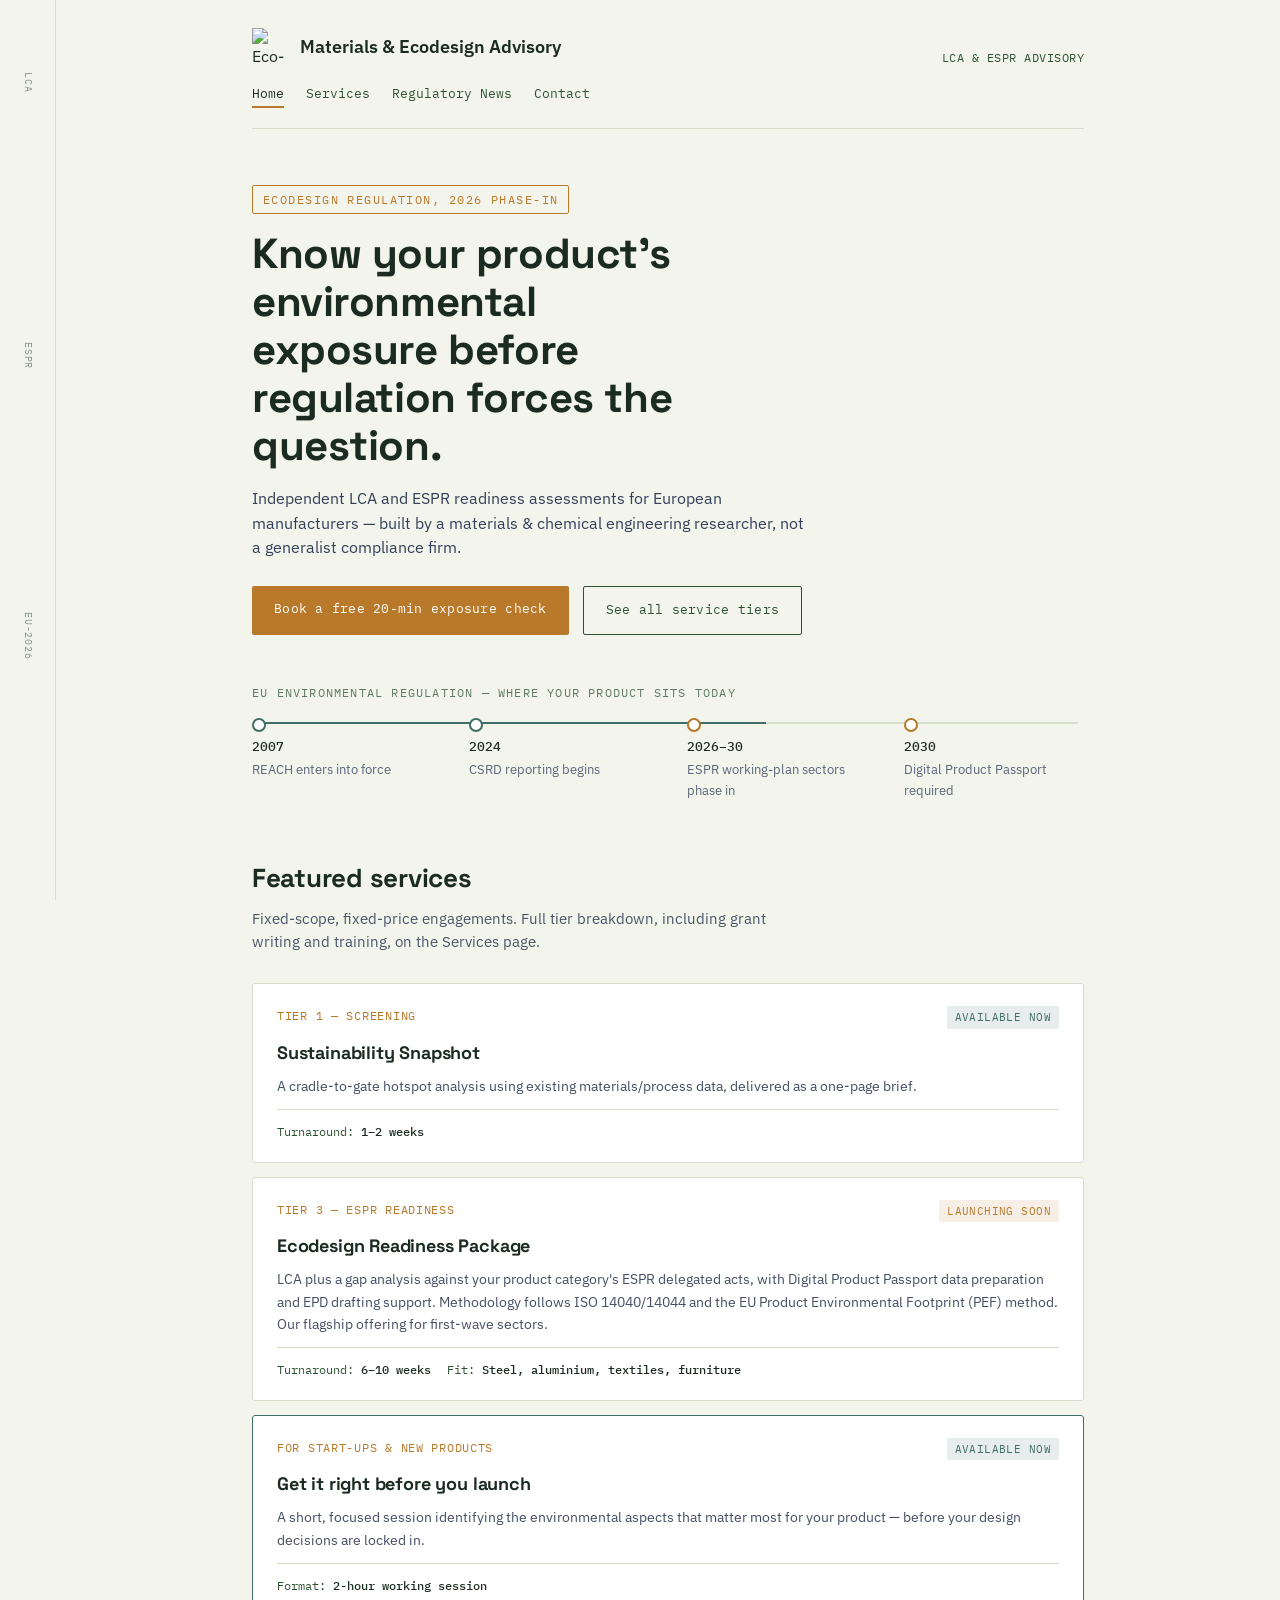
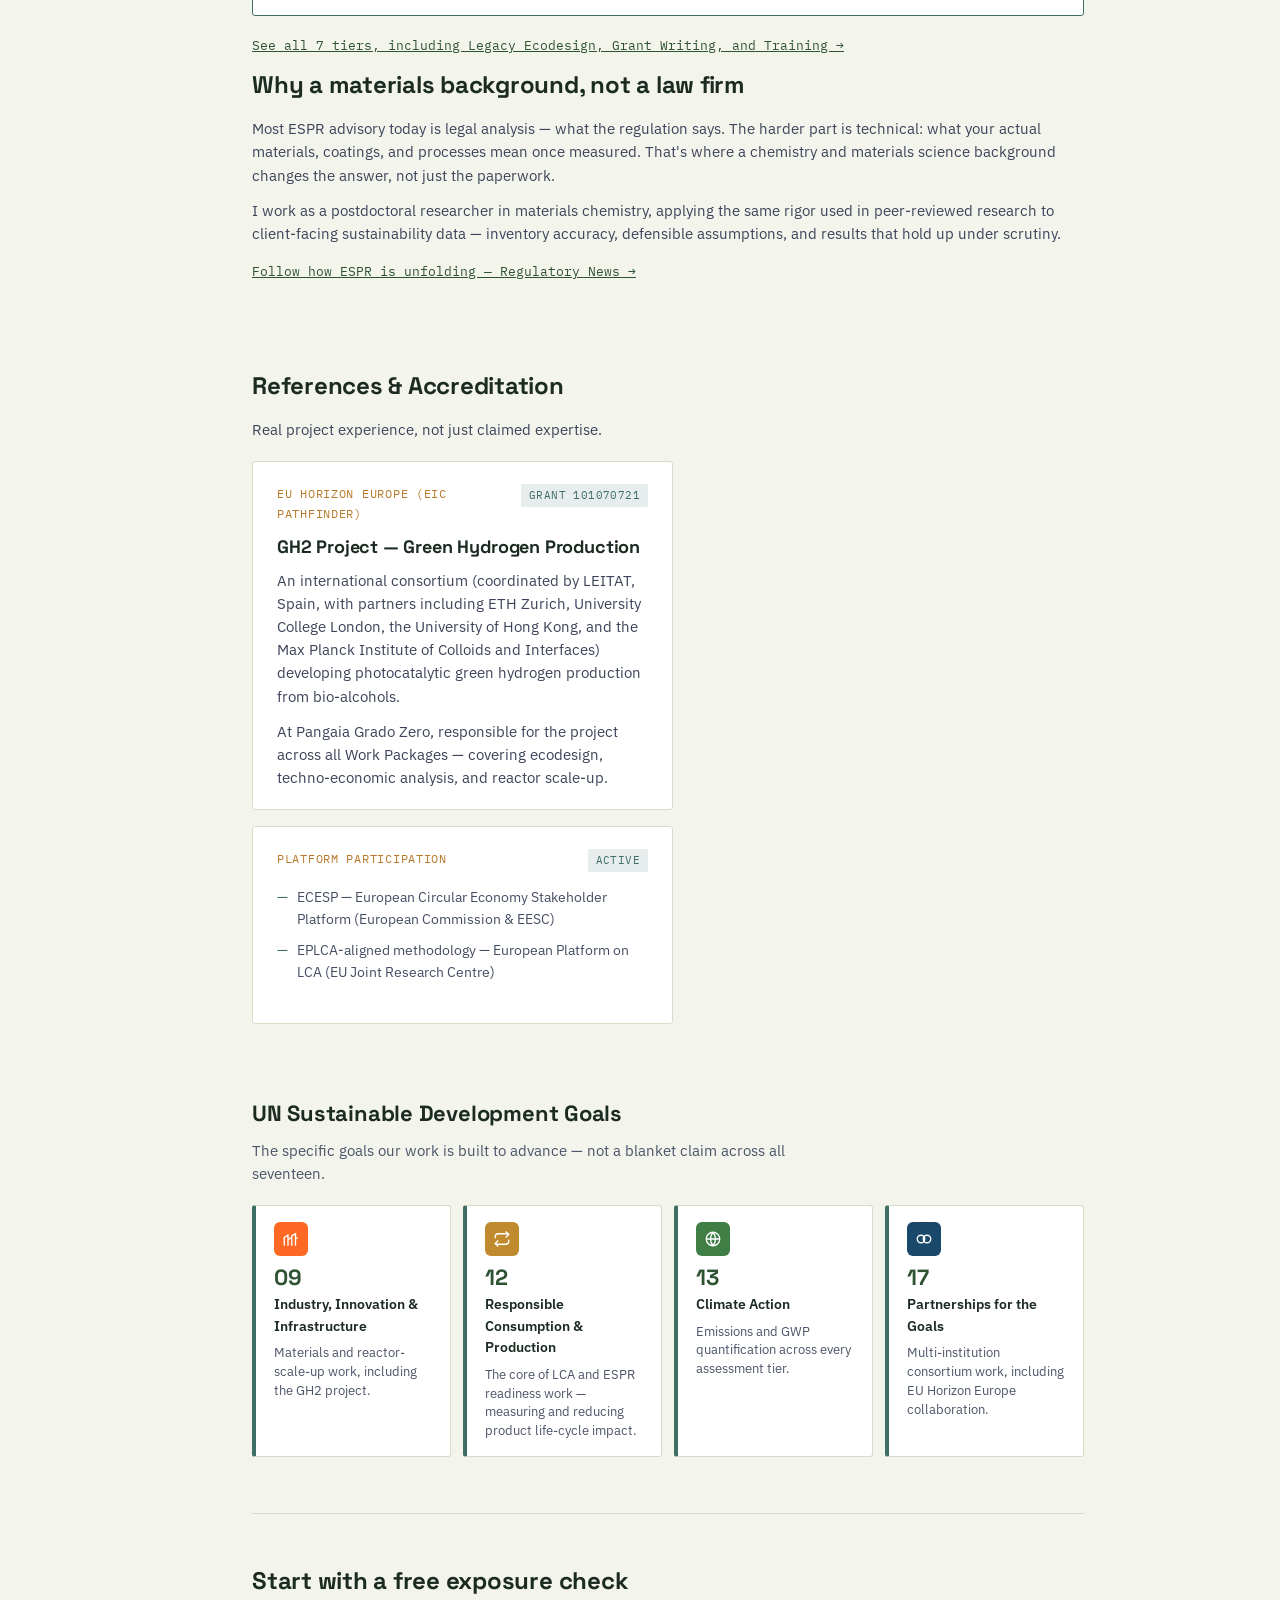
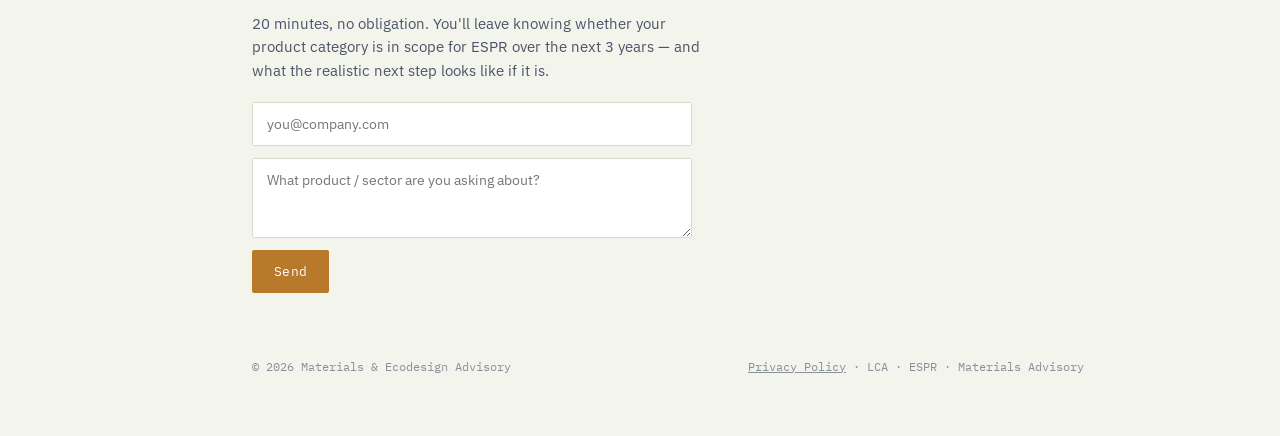
==== commit b9836cc2: "Add Eco-owl logo to header" ====
--- a/index.html
+++ b/index.html
@@ -12,8 +12,11 @@
   <div class="wrap">
     <header class="top">
       <div class="brand">
-        <!-- BUSINESS NAME PLACEHOLDER -->
-        <div class="brand-name">Materials &amp; Ecodesign Advisory</div>
+        <div class="brand-left">
+          <img src="assets/logo.png" alt="Eco-owl logo" class="brand-logo">
+          <!-- BUSINESS NAME PLACEHOLDER -->
+          <div class="brand-name">Materials &amp; Ecodesign Advisory</div>
+        </div>
         <div class="brand-tag mono">LCA &amp; ESPR ADVISORY</div>
       </div>
       <nav class="mainnav">
--- a/style.css
+++ b/style.css
@@ -14,6 +14,8 @@
 .wrap{max-width:880px;margin:0 auto;padding:0 24px;}
 header.top{padding:28px 0 20px;border-bottom:1px solid var(--line);}
 .brand{display:flex;justify-content:space-between;align-items:baseline;gap:16px;flex-wrap:wrap;}
+.brand-left{display:flex;align-items:center;gap:10px;}
+.brand-logo{width:38px;height:38px;object-fit:contain;flex-shrink:0;}
 .brand-name{font-size:18px;font-weight:600;}
 .brand-tag{font-family:'IBM Plex Mono',monospace;font-size:12px;color:var(--blue);letter-spacing:0.04em;}
 nav.mainnav{display:flex;gap:22px;margin-top:16px;flex-wrap:wrap;}
